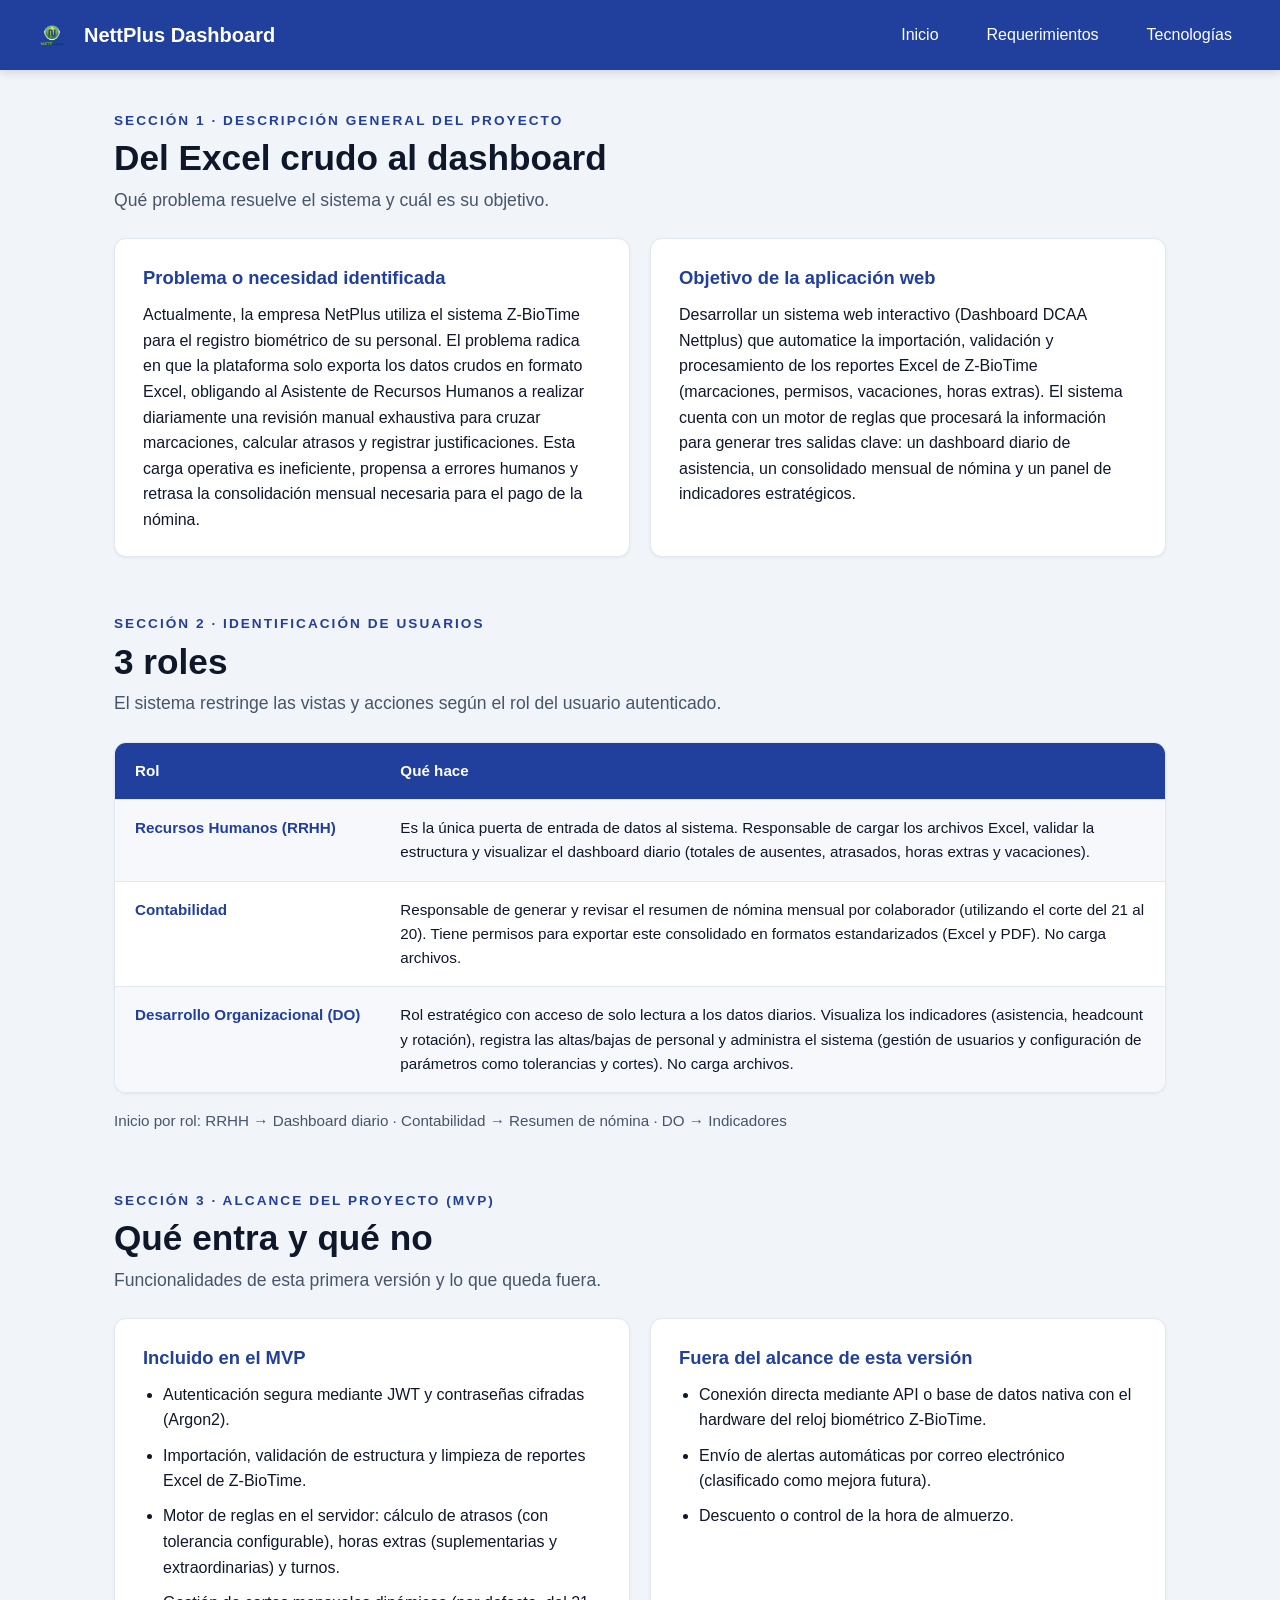
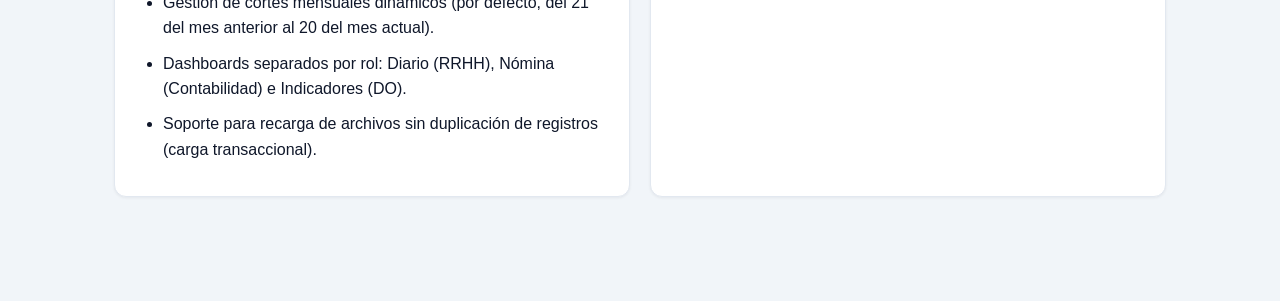
==== index.html @ 8ddb1f0f "Web 1.0 - Requerimentos" ====
<!DOCTYPE html>
<html lang="es">
<head>
    <meta charset="UTF-8">
    <meta name="viewport" content="width=device-width, initial-scale=1.0">
    <title>Inicio - DCAA Nettplus</title>
    <link rel="stylesheet" href="css/estilos.css">
</head>
<body>

    <header>
        <div class="brand">
            <img src="images/LogoNet.png" alt="Logo Empresa NetPlus">
            <h1>NettPlus Dashboard</h1>
        </div>

        <nav>
            <ul>
                <li><a href="index.html">Inicio</a></li>
                <li><a href="requerimientos.html">Requerimientos</a></li>
                <li><a href="tecnologias.html">Tecnologías</a></li>
            </ul>
        </nav>
    </header>

    <main>
        <section>
            <p class="eyebrow">Sección 1 · Descripción general del proyecto</p>
            <h2>Del Excel crudo al dashboard</h2>
            <p class="lead">Qué problema resuelve el sistema y cuál es su objetivo.</p>

            <div class="cards">
                <div class="card">
                    <h3>Problema o necesidad identificada</h3>
                    <p>Actualmente, la empresa NetPlus utiliza el sistema Z-BioTime para el registro biométrico de su personal. El problema radica en que la plataforma solo exporta los datos crudos en formato Excel, obligando al Asistente de Recursos Humanos a realizar diariamente una revisión manual exhaustiva para cruzar marcaciones, calcular atrasos y registrar justificaciones. Esta carga operativa es ineficiente, propensa a errores humanos y retrasa la consolidación mensual necesaria para el pago de la nómina.</p>
                </div>
                <div class="card">
                    <h3>Objetivo de la aplicación web</h3>
                    <p>Desarrollar un sistema web interactivo (Dashboard DCAA Nettplus) que automatice la importación, validación y procesamiento de los reportes Excel de Z-BioTime (marcaciones, permisos, vacaciones, horas extras). El sistema cuenta con un motor de reglas que procesará la información para generar tres salidas clave: un dashboard diario de asistencia, un consolidado mensual de nómina y un panel de indicadores estratégicos.</p>
                </div>
            </div>
        </section>

        <section>
            <p class="eyebrow">Sección 2 · Identificación de usuarios</p>
            <h2>3 roles</h2>
            <p class="lead">El sistema restringe las vistas y acciones según el rol del usuario autenticado.</p>

            <div class="tabla">
                <table>
                    <tr>
                        <th>Rol</th>
                        <th>Qué hace</th>
                    </tr>
                    <tr>
                        <td>Recursos Humanos (RRHH)</td>
                        <td>Es la única puerta de entrada de datos al sistema. Responsable de cargar los archivos Excel, validar la estructura y visualizar el dashboard diario (totales de ausentes, atrasados, horas extras y vacaciones).</td>
                    </tr>
                    <tr>
                        <td>Contabilidad</td>
                        <td>Responsable de generar y revisar el resumen de nómina mensual por colaborador (utilizando el corte del 21 al 20). Tiene permisos para exportar este consolidado en formatos estandarizados (Excel y PDF). No carga archivos.</td>
                    </tr>
                    <tr>
                        <td>Desarrollo Organizacional (DO)</td>
                        <td>Rol estratégico con acceso de solo lectura a los datos diarios. Visualiza los indicadores (asistencia, headcount y rotación), registra las altas/bajas de personal y administra el sistema (gestión de usuarios y configuración de parámetros como tolerancias y cortes). No carga archivos.</td>
                    </tr>
                </table>
            </div>
            <p class="nota">Inicio por rol: RRHH → Dashboard diario · Contabilidad → Resumen de nómina · DO → Indicadores</p>
        </section>

        <section>
            <p class="eyebrow">Sección 3 · Alcance del proyecto (MVP)</p>
            <h2>Qué entra y qué no</h2>
            <p class="lead">Funcionalidades de esta primera versión y lo que queda fuera.</p>

            <div class="cards">
                <div class="card">
                    <h3>Incluido en el MVP</h3>
                    <ul>
                        <li>Autenticación segura mediante JWT y contraseñas cifradas (Argon2).</li>
                        <li>Importación, validación de estructura y limpieza de reportes Excel de Z-BioTime.</li>
                        <li>Motor de reglas en el servidor: cálculo de atrasos (con tolerancia configurable), horas extras (suplementarias y extraordinarias) y turnos.</li>
                        <li>Gestión de cortes mensuales dinámicos (por defecto, del 21 del mes anterior al 20 del mes actual).</li>
                        <li>Dashboards separados por rol: Diario (RRHH), Nómina (Contabilidad) e Indicadores (DO).</li>
                        <li>Soporte para recarga de archivos sin duplicación de registros (carga transaccional).</li>
                    </ul>
                </div>
                <div class="card">
                    <h3>Fuera del alcance de esta versión</h3>
                    <ul>
                        <li>Conexión directa mediante API o base de datos nativa con el hardware del reloj biométrico Z-BioTime.</li>
                        <li>Envío de alertas automáticas por correo electrónico (clasificado como mejora futura).</li>
                        <li>Descuento o control de la hora de almuerzo.</li>
                    </ul>
                </div>
            </div>
        </section>
    </main>

</body>
</html>
---- css/estilos.css ----
/* ===== Variables ===== */
:root {
    --brand-blue: #213f9c;
    --brand-green: #10b981;
    --brand-white: #ffffff;
    --hover-green: #18c718;

    --bg-app: #f1f5f9;
    --text-main: #0f172a;
    --text-muted: #475569;
    --border-color: #e2e8f0;
}

* {
    margin: 0;
    padding: 0;
    box-sizing: border-box;
}

html {
    scroll-behavior: smooth;
    scroll-padding-top: 90px;
}

body {
    font-family: Arial, Helvetica, sans-serif;
    font-size: 16px;
    line-height: 1.6;
    background-color: var(--bg-app);
    color: var(--text-main);
    -webkit-font-smoothing: antialiased;
}

/* ===== Header ===== */
header {
    position: sticky;
    top: 0;
    z-index: 100;
    background-color: var(--brand-blue);
    height: 70px;
    padding: 0 2rem;
    display: flex;
    justify-content: space-between;
    align-items: center;
    box-shadow: 0 2px 10px rgba(0, 0, 0, 0.15);
}

.brand {
    display: flex;
    align-items: center;
    gap: 12px;
}

.brand img {
    height: 40px;
    width: auto;
}

.brand h1 {
    font-size: 1.25rem;
    font-weight: bold;
    color: var(--brand-white);
}

header nav ul {
    list-style: none;
    display: flex;
    gap: 1rem;
    align-items: center;
    height: 100%;
}

header nav a,
header nav strong {
    text-decoration: none;
    font-size: 1rem;
    font-weight: normal;
    color: var(--brand-white);
    cursor: pointer;
}

header nav a {
    padding: 0.5rem 1rem;
    border-radius: 6px;
    transition: background-color 0.2s ease;
}

header nav a:hover {
    background-color: var(--hover-green);
}

header nav strong {
    position: relative;
}

header nav strong::after {
    content: "";
    position: absolute;
    bottom: -25px;
    left: 0;
    width: 100%;
    height: 3px;
    background-color: var(--brand-green);
    border-radius: 3px 3px 0 0;
}

/* ===== Contenido ===== */
main {
    max-width: 1100px;
    margin: 0 auto;
    padding: 2.5rem 1.5rem 3rem;
}

section {
    margin-bottom: 3.5rem;
}

.eyebrow {
    font-size: 0.85rem;
    font-weight: bold;
    letter-spacing: 0.15em;
    text-transform: uppercase;
    color: var(--brand-blue);
    margin-bottom: 0.35rem;
}

main h2 {
    font-size: 2.2rem;
    line-height: 1.2;
    font-weight: bold;
    color: var(--text-main);
    margin-bottom: 0.4rem;
}

.lead {
    font-size: 1.1rem;
    color: var(--text-muted);
    margin-bottom: 1.5rem;
}

main h3 {
    font-size: 1.15rem;
    font-weight: bold;
    color: var(--brand-blue);
    margin-bottom: 0.6rem;
}

main p {
    margin-bottom: 1rem;
}

.nota {
    margin-top: 1rem;
    font-size: 0.95rem;
    color: var(--text-muted);
}

/* ===== Tarjetas ===== */
.cards {
    display: grid;
    grid-template-columns: repeat(auto-fit, minmax(320px, 1fr));
    gap: 1.25rem;
}

.card {
    background-color: var(--brand-white);
    border: 1px solid var(--border-color);
    border-radius: 12px;
    padding: 1.5rem 1.75rem;
    box-shadow: 0 1px 3px rgba(15, 23, 42, 0.06);
}

.card p:last-child {
    margin-bottom: 0;
}

.card ul {
    padding-left: 1.25rem;
}

.card li {
    margin-bottom: 0.6rem;
}

/* ===== Botones hacia las tablas ===== */
.titulo-indice {
    margin-bottom: 0.75rem;
}

.botones-tablas {
    display: flex;
    flex-wrap: wrap;
    gap: 1rem;
    margin-bottom: 2.5rem;
}

.botones-tablas a {
    display: inline-block;
    padding: 0.7rem 1.4rem;
    background-color: var(--brand-blue);
    color: var(--brand-white);
    text-decoration: none;
    border-radius: 6px;
    transition: background-color 0.2s ease;
}

.botones-tablas a:hover {
    background-color: var(--hover-green);
}

/* ===== Tablas ===== */
.tabla {
    background-color: var(--brand-white);
    border: 1px solid var(--border-color);
    border-radius: 12px;
    overflow-x: auto;
    box-shadow: 0 1px 3px rgba(15, 23, 42, 0.06);
}

table {
    width: 100%;
    border-collapse: collapse;
    font-size: 0.95rem;
}

th {
    background-color: var(--brand-blue);
    color: var(--brand-white);
    text-align: left;
    font-weight: bold;
    padding: 1rem 1.25rem;
}

td {
    padding: 1rem 1.25rem;
    vertical-align: top;
    border-top: 1px solid var(--border-color);
}

/* Primera columna resaltada */
td:first-child {
    font-weight: bold;
    color: var(--brand-blue);
    white-space: nowrap;
}

/* Filas alternas y resaltado al pasar el mouse */
tr:nth-child(even) td {
    background-color: #f6f8fc;
}

tr:hover td {
    background-color: #e8eefb;
}

/* ===== Responsive ===== */
@media (max-width: 768px) {
    header {
        padding: 0 1rem;
    }

    .brand h1 {
        font-size: 1rem;
    }

    header nav ul {
        gap: 0.25rem;
    }

    header nav a,
    header nav strong {
        font-size: 0.9rem;
    }

    header nav a {
        padding: 0.4rem 0.6rem;
    }

    main h2 {
        font-size: 1.7rem;
    }

    table {
        min-width: 700px;
    }
}
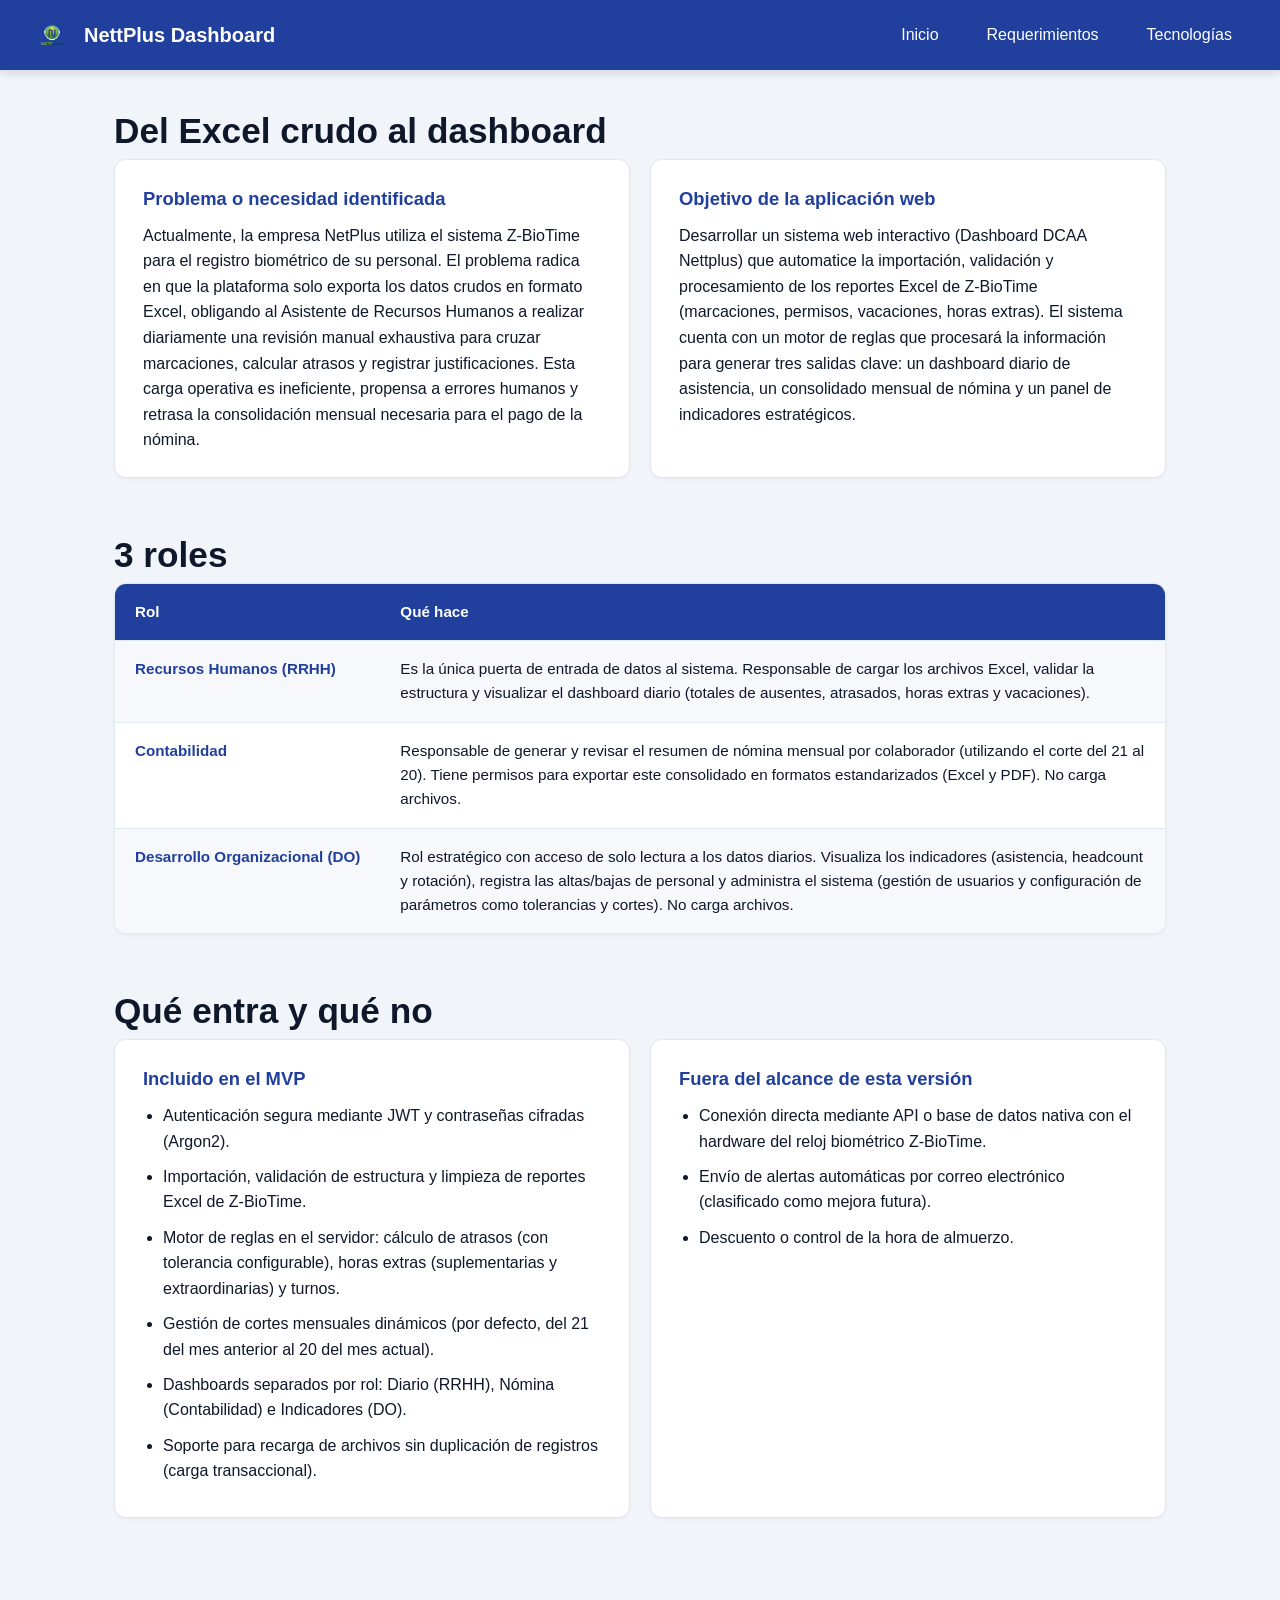
==== commit 21462b0e: "Web 1.0 - Requerimentos." ====
--- a/index.html
+++ b/index.html
@@ -25,9 +25,7 @@
 
     <main>
         <section>
-            <p class="eyebrow">Sección 1 · Descripción general del proyecto</p>
             <h2>Del Excel crudo al dashboard</h2>
-            <p class="lead">Qué problema resuelve el sistema y cuál es su objetivo.</p>
 
             <div class="cards">
                 <div class="card">
@@ -42,9 +40,7 @@
         </section>
 
         <section>
-            <p class="eyebrow">Sección 2 · Identificación de usuarios</p>
             <h2>3 roles</h2>
-            <p class="lead">El sistema restringe las vistas y acciones según el rol del usuario autenticado.</p>
 
             <div class="tabla">
                 <table>
@@ -66,13 +62,10 @@
                     </tr>
                 </table>
             </div>
-            <p class="nota">Inicio por rol: RRHH → Dashboard diario · Contabilidad → Resumen de nómina · DO → Indicadores</p>
         </section>
 
         <section>
-            <p class="eyebrow">Sección 3 · Alcance del proyecto (MVP)</p>
             <h2>Qué entra y qué no</h2>
-            <p class="lead">Funcionalidades de esta primera versión y lo que queda fuera.</p>
 
             <div class="cards">
                 <div class="card">
@@ -99,4 +92,4 @@
     </main>
 
 </body>
-</html>+</html>
